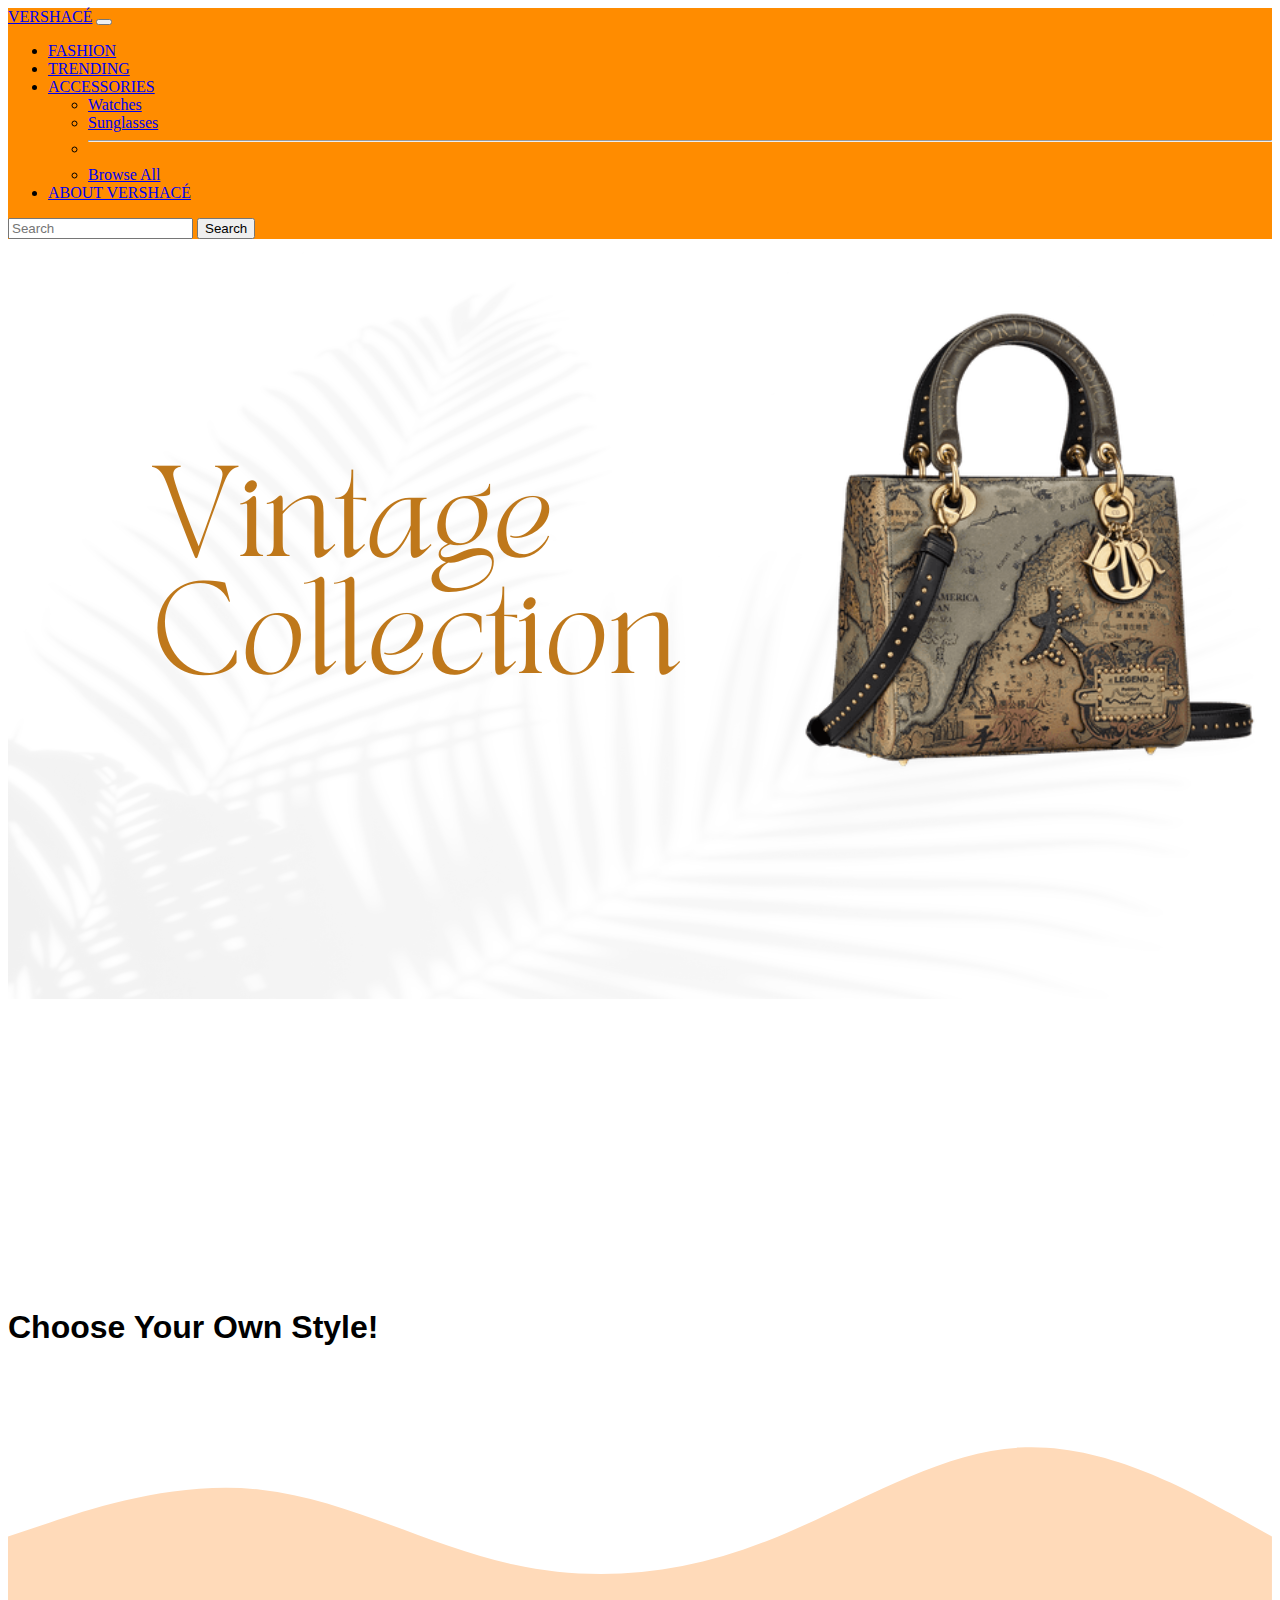
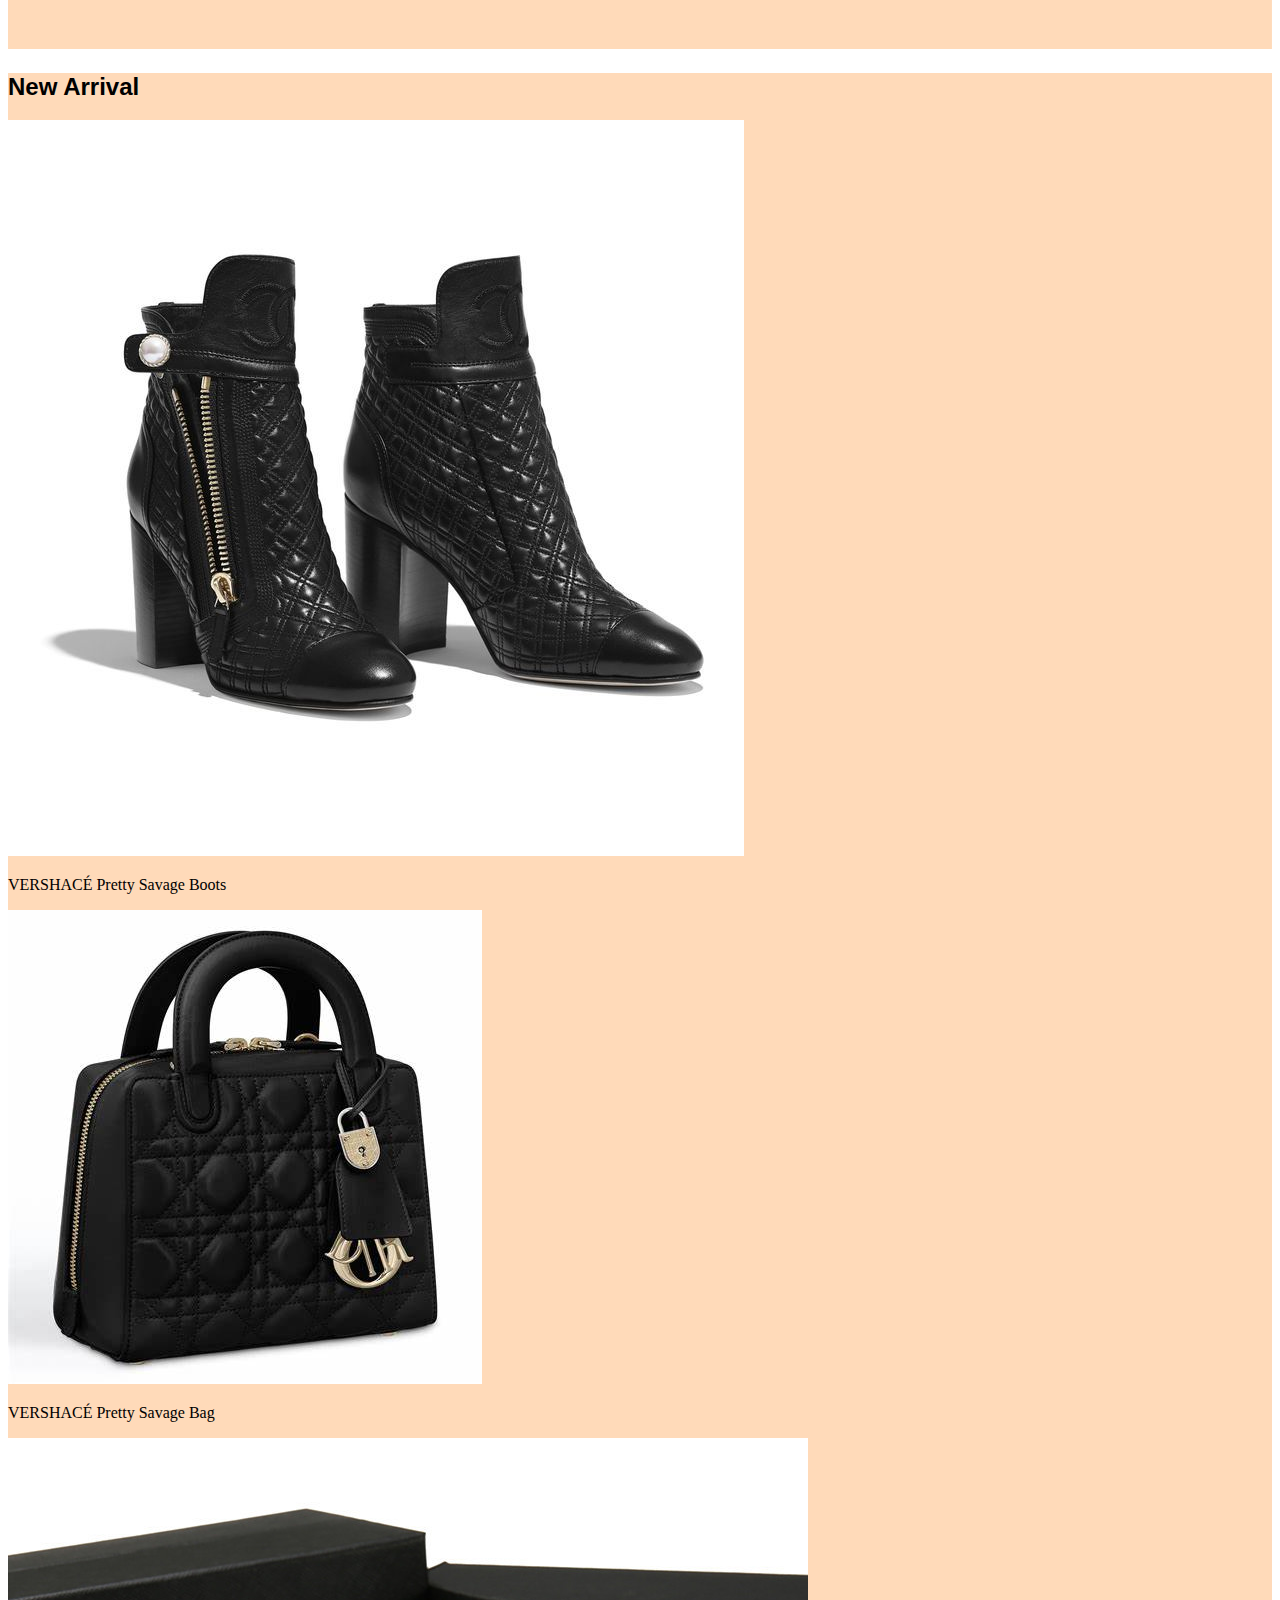
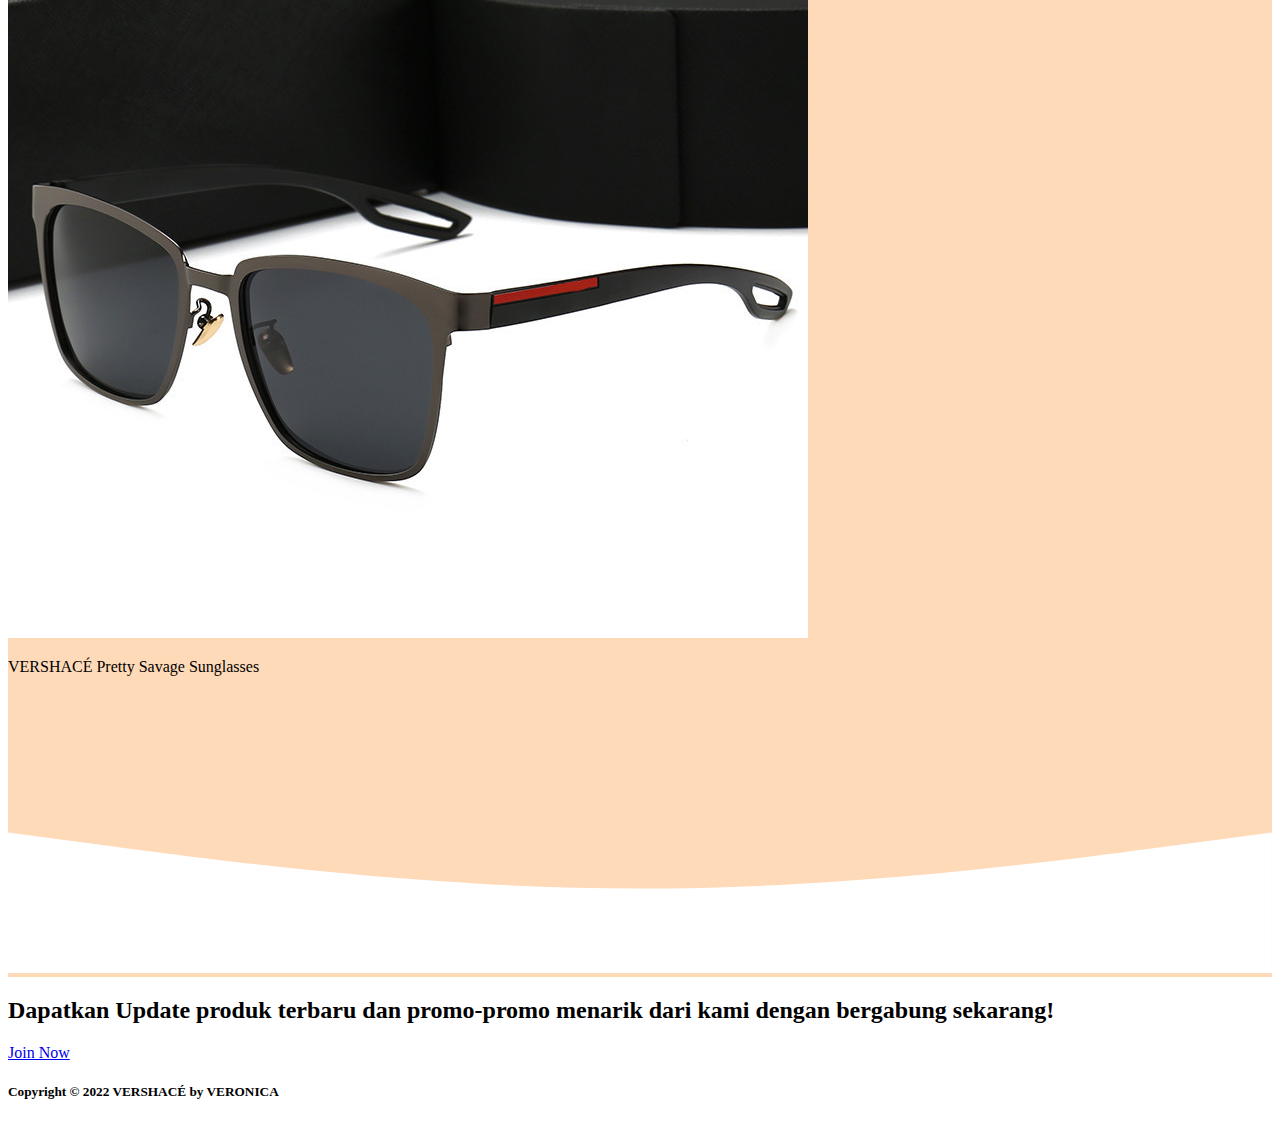
==== index.html @ 08fe2af4 "change the location of images" ====
<!DOCTYPE html>
<html lang="en">
  <head>
    <!-- Required meta tags -->
    <meta charset="utf-8" />
    <meta name="viewport" content="width=device-width, initial-scale=1" />

    <!-- Bootstrap CSS -->
    <link href="https://cdn.jsdelivr.net/npm/bootstrap@5.1.3/dist/css/bootstrap.min.css" rel="stylesheet" integrity="sha384-1BmE4kWBq78iYhFldvKuhfTAU6auU8tT94WrHftjDbrCEXSU1oBoqyl2QvZ6jIW3" crossorigin="anonymous" />

    <!-- My CSS -->
    <link rel="stylesheet" href="style.css" />
    <!-- end My CSS -->

    <!-- Fonts -->
    
    <!-- end Fonts -->

    <title>VERSHACÉ</title>
   
  </head>
  <body>
    <!-- Navbar -->
   <nav  class="navbar navbar-expand-lg navbar-dark sticky-top" style="background-color: #ff8c00" >
      <div class="container">
        <a class="navbar-brand" href="index.html">VERSHACÉ</a>
        <button class="navbar-toggler" type="button" data-bs-toggle="collapse" data-bs-target="#navbarSupportedContent" aria-controls="navbarSupportedContent" aria-expanded="false" aria-label="Toggle navigation">
          <span class="navbar-toggler-icon"></span>
        </button>
        <div class="collapse navbar-collapse" id="navbarSupportedContent">
          <ul class="navbar-nav me-auto mb-2 mb-lg-0">
            <li class="nav-item">
              <a class="nav-link active" aria-current="page" href="#">FASHION</a>
            </li>
            <li class="nav-item">
              <a class="nav-link active" href="trending.html">TRENDING</a>
            </li>
            <li class="nav-item dropdown">
              <a class="nav-link dropdown-toggle active" href="#" id="navbarDropdown" role="button" data-bs-toggle="dropdown" aria-expanded="false"> ACCESSORIES </a>
              <ul class="dropdown-menu" aria-labelledby="navbarDropdown">
                <li><a class="dropdown-item" href="watches.html">Watches</a></li>
                <li><a class="dropdown-item" href="sunglasses.html">Sunglasses</a></li>
                <li><hr class="dropdown-divider" /></li>
                <li><a class="dropdown-item" href="#">Browse All</a></li>
              </ul>
              <li class="nav-item">
                <a class="nav-link active" href="about.html">ABOUT VERSHACÉ</a>
              </li>
            </li>
          </ul>
          <form class="d-flex">
            <input class="px-2 me-2 mt-auto search" type="search" placeholder="Search" aria-label="Search"/>
            <button class="mt-auto btn0" type="submit">Search</button>
            
          </form>
        </div>
      </div>
    </nav>
    
    <!-- End Navbar -->

    <!-- Main -->
    <div class="row1 justify-content-center">
      <div class="col-auto">
          <img src="images/banner_png.png" alt="Banner1">
      </div>
      <svg xmlns="http://www.w3.org/2000/svg" viewBox="0 0 1440 320"><path fill="#ffffff" fill-opacity="1" d="M0,64L60,74.7C120,85,240,107,360,96C480,85,600,43,720,53.3C840,64,960,128,1080,133.3C1200,139,1320,85,1380,58.7L1440,32L1440,320L1380,320C1320,320,1200,320,1080,320C960,320,840,320,720,320C600,320,480,320,360,320C240,320,120,320,60,320L0,320Z"></path></svg>
    </div>
    <!-- End Main -->

    <!-- Content 1 -->
    <section class="jumbotron text-center" style="background-color: white; font-family: 'Lucida Sans', 'Lucida Sans Regular', 'Lucida Grande', 'Lucida Sans Unicode', Geneva, Verdana, sans-serif;">
      <h1 class="display-4">Choose Your Own Style!</h1>
        <svg xmlns="http://www.w3.org/2000/svg" viewBox="0 0 1440 320"><path fill="#ffdab9" fill-opacity="1" d="M0,192L48,176C96,160,192,128,288,138.7C384,149,480,203,576,224C672,245,768,235,864,197.3C960,160,1056,96,1152,90.7C1248,85,1344,139,1392,165.3L1440,192L1440,320L1392,320C1344,320,1248,320,1152,320C1056,320,960,320,864,320C768,320,672,320,576,320C480,320,384,320,288,320C192,320,96,320,48,320L0,320Z"></path></svg>
      </svg>
    </section>
    <!-- End Content 2 -->

    <!-- Content 2 -->
    <section id="collection" style="background-color: peachpuff;">
    <div class="container">
      <div class="row text-center mb-3">
        <div class="col">
          <h2 class="display-6" style="font-family: 'Lucida Sans', 'Lucida Sans Regular', 'Lucida Grande', 'Lucida Sans Unicode', Geneva, Verdana, sans-serif;">New Arrival</h2>
        </div>
      </div>
      <div class="row mb-3">
        <div class="col-md-4 mb-4">
          <div class="card">
            <img src="images/shoes3.jpg" class="card-img-top" alt="Shoes">
            <div class="card-body">
              <p class="card-text text-center">VERSHACÉ Pretty Savage Boots</p>
            </div>
          </div>
        </div>
        <div class="col-md-4 mb-4">
          <div class="card">
            <img src="images/bag2.jpg" class="card-img-top" alt="Bags">
            <div class="card-body">
              <p class="card-text text-center">VERSHACÉ Pretty Savage Bag</p>
            </div>
          </div>
        </div>
        <div class="col-md-4 mb-4">
          <div class="card">
            <img src="images/glasses2.jpg" class="card-img-top" alt="Eyewear">
            <div class="card-body">
              <p class="card-text text-center">VERSHACÉ Pretty Savage Sunglasses</p>
            </div>
          </div>
        </div>
      </div>
    </div>
    <svg xmlns="http://www.w3.org/2000/svg" viewBox="0 0 1440 320"><path fill="#ffffff" fill-opacity="1" d="M0,160L120,176C240,192,480,224,720,224C960,224,1200,192,1320,176L1440,160L1440,320L1320,320C1200,320,960,320,720,320C480,320,240,320,120,320L0,320Z"></path></svg>
    </section>
    <!-- End Content 2 -->

    <section id="join">
      <div class="container">
        <div class="row text-center">
          <div class="col">
            <h2>Dapatkan Update produk terbaru dan promo-promo menarik dari kami dengan bergabung sekarang!</h2>
          </div>
          <div class="row mt-3 justify-content-center">
            <div class="col-md-6 mb-4">
              <a class="btn btn-warning" href="join.html" role="button">Join Now</a>
          </div>
          </div>
        </div>
      </div>
    </section>

    <!-- Footer -->
    <section>
      <div class="footer">
        <div class="container">
          <div class="row mt-4">
            <div class="col mt-4 mb-3"> 
              <h5>Copyright &#169 2022 VERSHACÉ by VERONICA</h5>
            </div>
          </div>
        </div>
      </div>
    </section>
    <!-- End Footner -->

    <!-- Optional JavaScript; choose one of the two! -->

    <!-- Option 1: Bootstrap Bundle with Popper -->
    <script src="https://cdn.jsdelivr.net/npm/bootstrap@5.1.3/dist/js/bootstrap.bundle.min.js" integrity="sha384-ka7Sk0Gln4gmtz2MlQnikT1wXgYsOg+OMhuP+IlRH9sENBO0LRn5q+8nbTov4+1p" crossorigin="anonymous"></script>

    <!-- Option 2: Separate Popper and Bootstrap JS -->
    <!--
    <script src="https://cdn.jsdelivr.net/npm/@popperjs/core@2.10.2/dist/umd/popper.min.js" integrity="sha384-7+zCNj/IqJ95wo16oMtfsKbZ9ccEh31eOz1HGyDuCQ6wgnyJNSYdrPa03rtR1zdB" crossorigin="anonymous"></script>
    <script src="https://cdn.jsdelivr.net/npm/bootstrap@5.1.3/dist/js/bootstrap.min.js" integrity="sha384-QJHtvGhmr9XOIpI6YVutG+2QOK9T+ZnN4kzFN1RtK3zEFEIsxhlmWl5/YESvpZ13" crossorigin="anonymous"></script>
    -->
  </body>
</html>
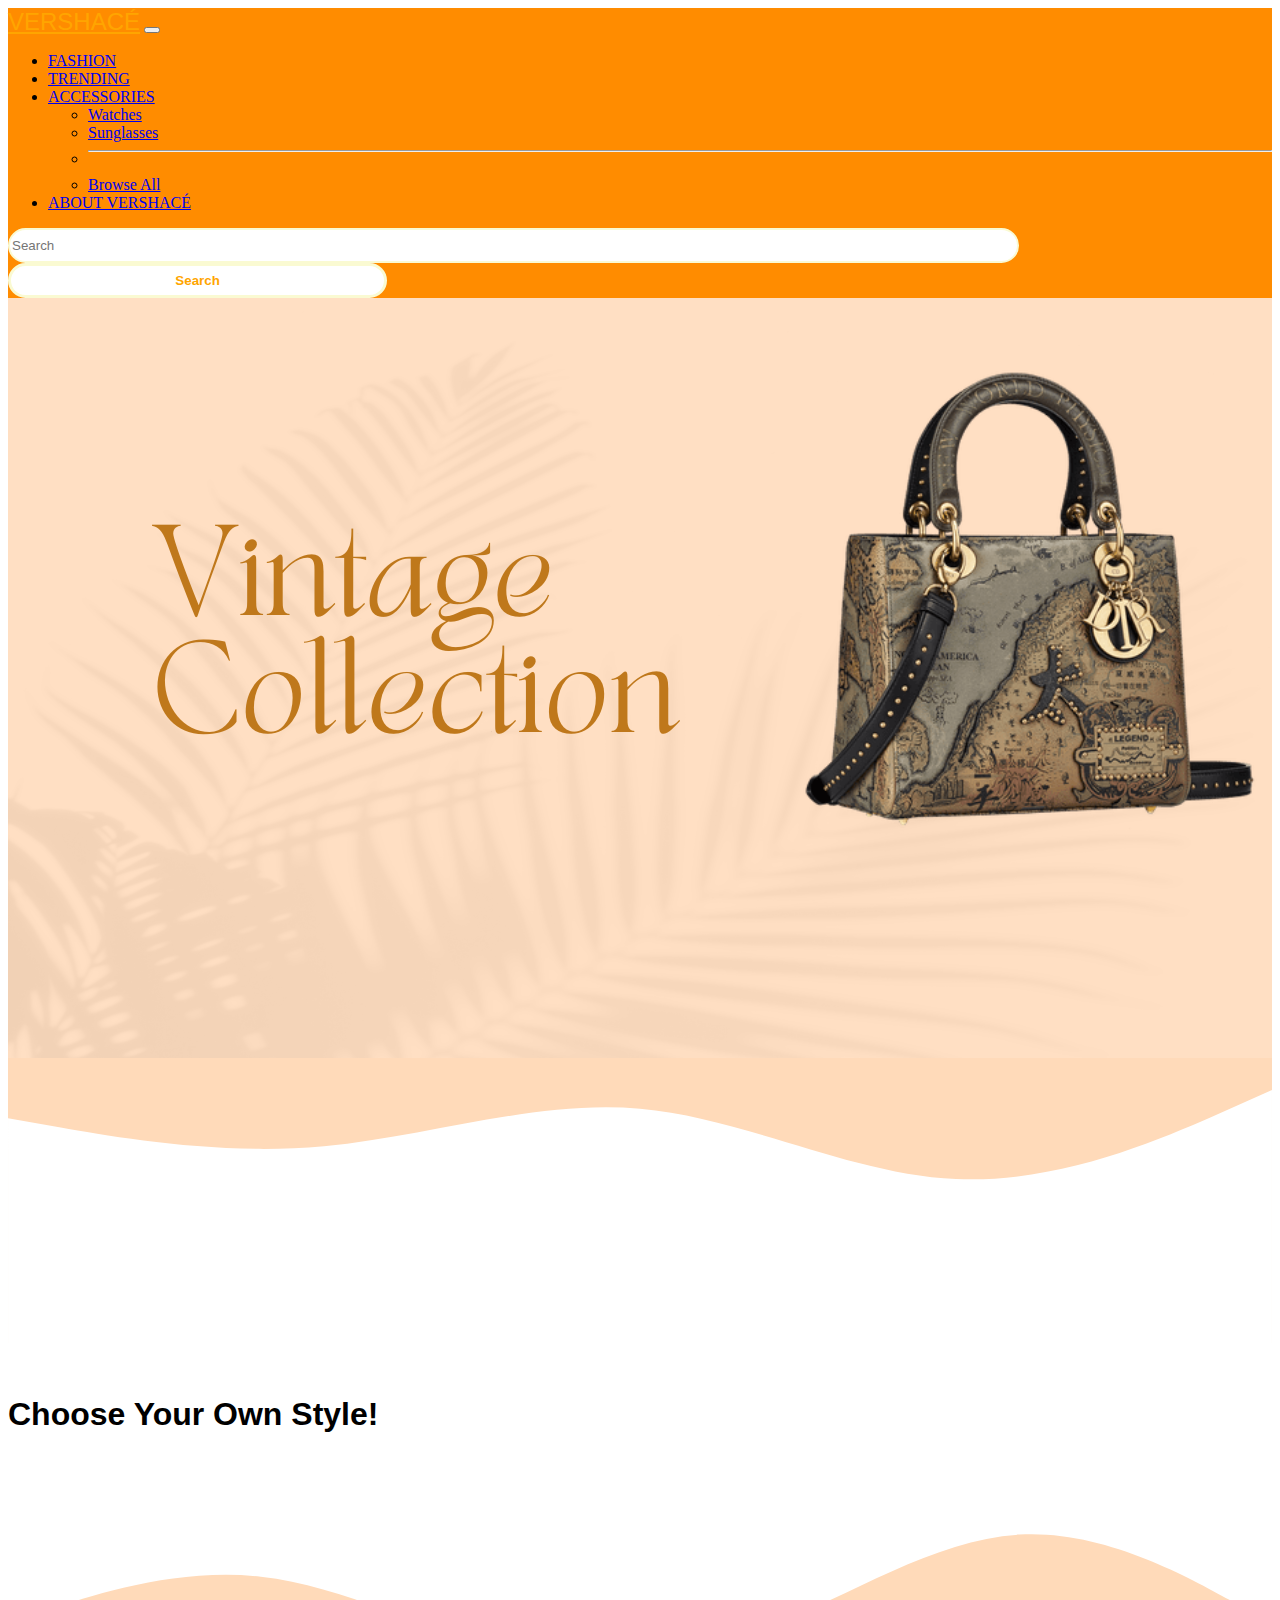
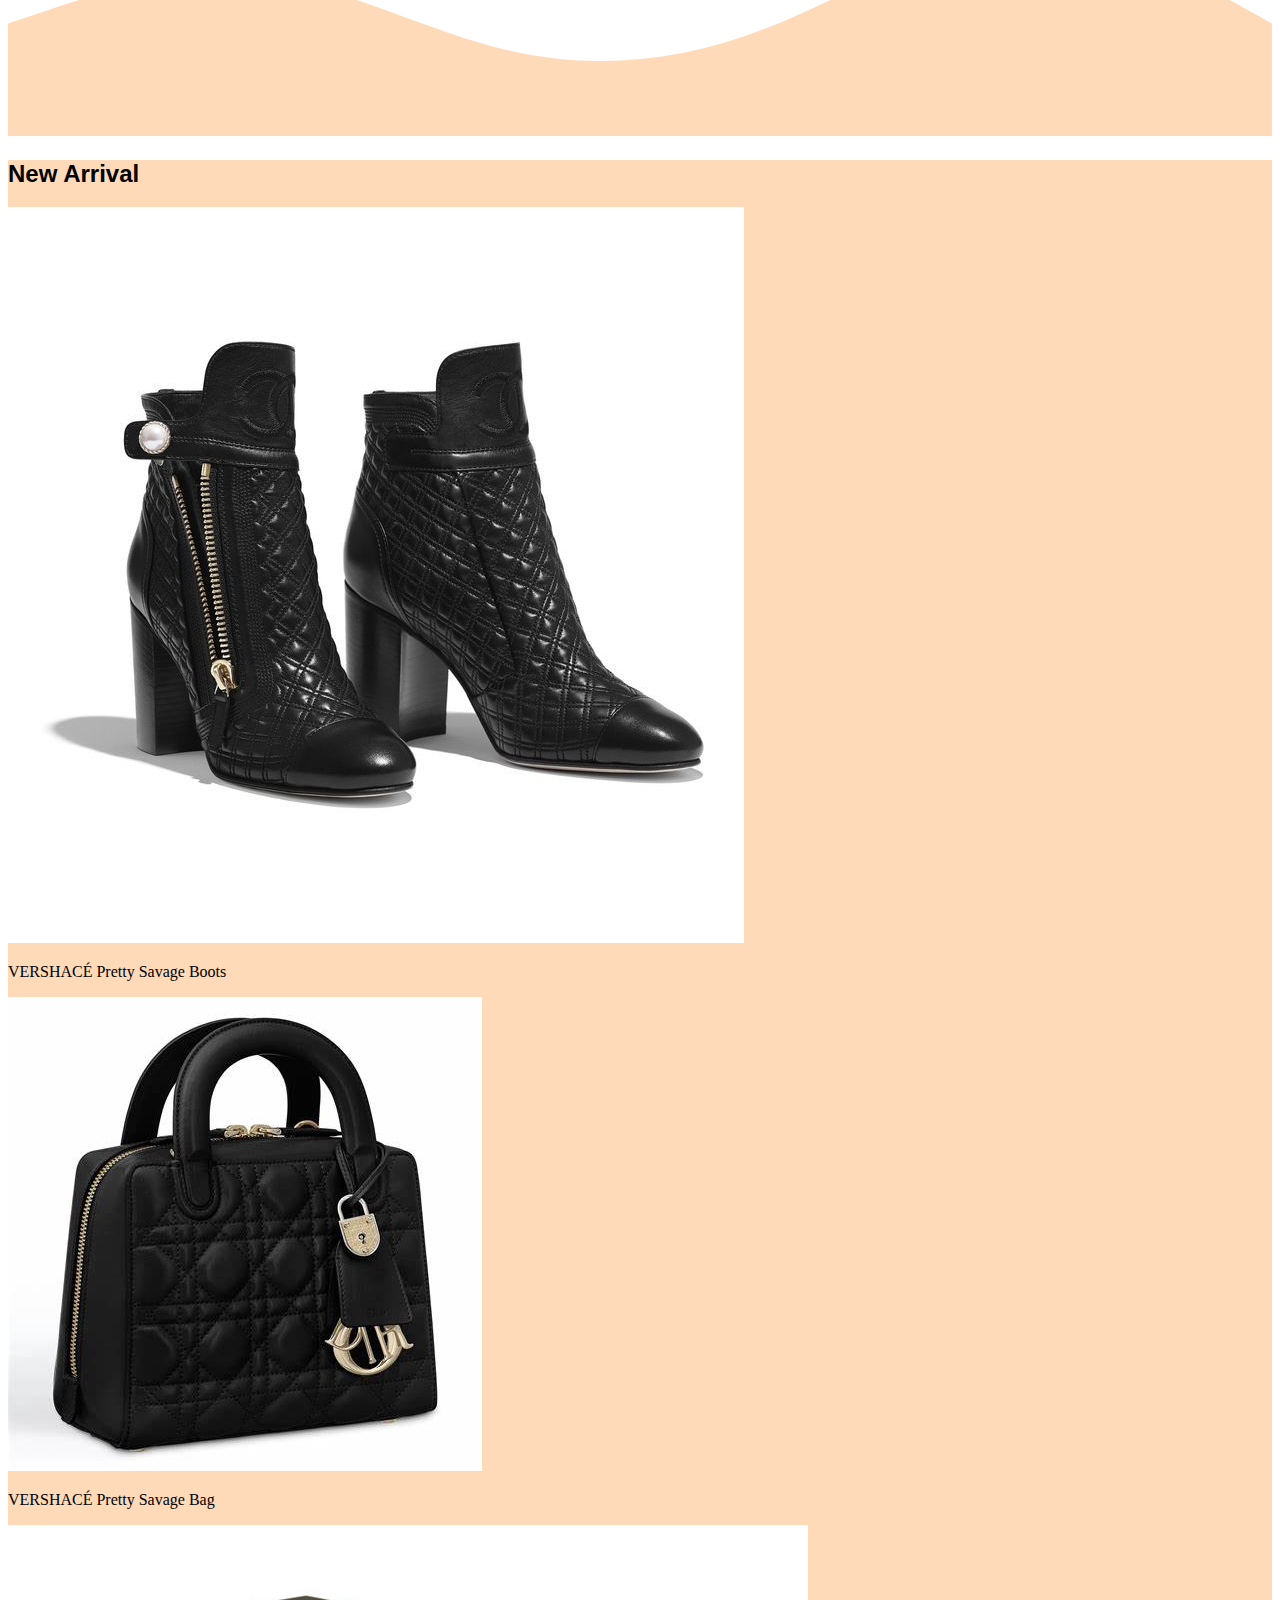
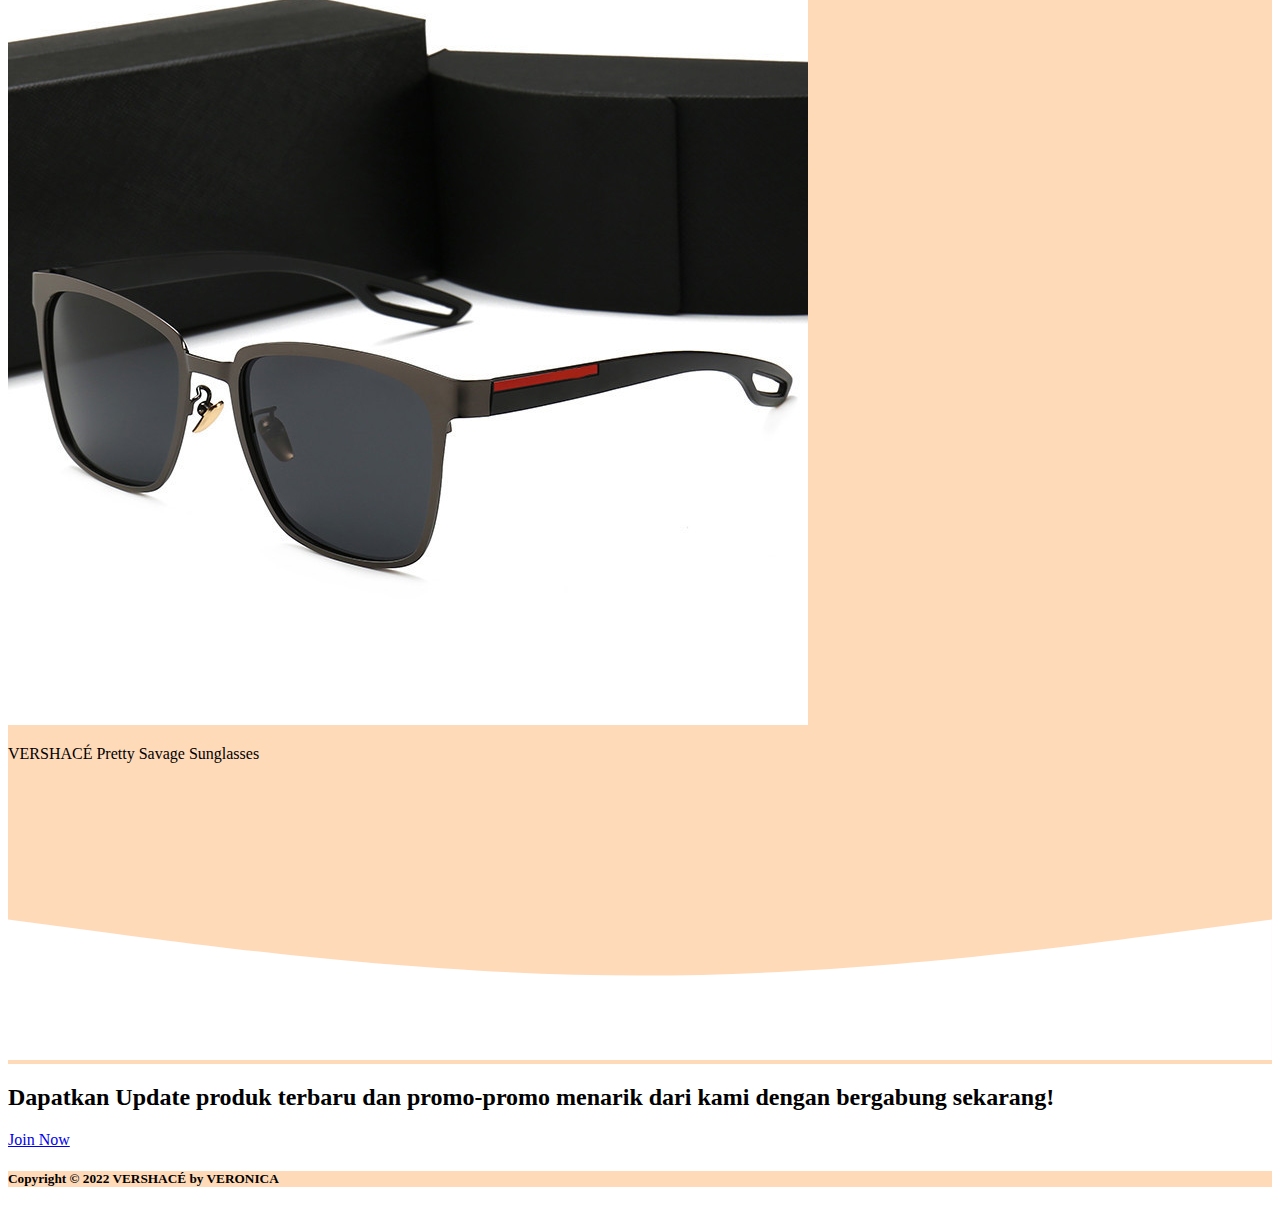
==== commit bbaef050: "Update index.html" ====
--- a/index.html
+++ b/index.html
@@ -61,8 +61,8 @@
 
     <!-- Main -->
     <div class="row1 justify-content-center">
-      <div class="col-auto">
-          <img src="images/banner_png.png" alt="Banner1">
+      <div class="col justify-content-center">
+          <img src="images/banner_png.png" alt="Banner1" class="banner-image">
       </div>
       <svg xmlns="http://www.w3.org/2000/svg" viewBox="0 0 1440 320"><path fill="#ffffff" fill-opacity="1" d="M0,64L60,74.7C120,85,240,107,360,96C480,85,600,43,720,53.3C840,64,960,128,1080,133.3C1200,139,1320,85,1380,58.7L1440,32L1440,320L1380,320C1320,320,1200,320,1080,320C960,320,840,320,720,320C600,320,480,320,360,320C240,320,120,320,60,320L0,320Z"></path></svg>
     </div>
--- a/style.css
+++ b/style.css
@@ -0,0 +1,73 @@
+.navbar-brand {
+  font-size: 1.5rem;
+  color: orange;
+  font-family: Verdana, Geneva, Tahoma, sans-serif;
+}
+.navbar-brand:hover {
+  color: orange;
+}
+
+.search {
+  height: 35px;
+  width: 80%;
+  border-radius: 60px;
+  outline: lightgoldenrodyellow;
+  border: 2px solid lightgoldenrodyellow;
+}
+.btn0 {
+  height: 35px;
+  width: 30%;
+  outline: lightgoldenrodyellow;
+  border: solid lightgoldenrodyellow;
+  background: white;
+  color: orange;
+  border-radius: 60px;
+  font-weight: 700;
+}
+.btn1 {
+  height: 35px;
+  width: 20%;
+  outline: lightgoldenrodyellow;
+  border: solid lightgoldenrodyellow;
+  background: white;
+  color: orange;
+  border-radius: 60px;
+  font-weight: 700;
+}
+.banner-image img {
+    width: 100%;
+}
+.jumbotron {
+  padding-top: 2rem;
+  background-color: #ffdab9;
+}
+.row1 {
+  display: flex;
+  align-items: center;
+  flex-wrap: wrap;
+  justify-content: space-around;
+  background-color: #ffdab9;
+}
+.col-2 {
+  flex-basis: 50%;
+  min-width: 300px;
+}
+.col-2 img {
+  max-width: 1250px;
+  max-height: 800px;
+}
+.footer {
+  background-color: #ffdab9;
+}
+
+.main {
+  background-color: #ffdab9;
+  background-size: cover;
+  height: 100vh;
+  width: 100%;
+}
+.main h1 {
+  font-size: 4rem;
+  font-weight: 700;
+  font-family: "Lucida Sans", "Lucida Sans Regular", "Lucida Grande", "Lucida Sans Unicode", Geneva, Verdana, sans-serif;
+}
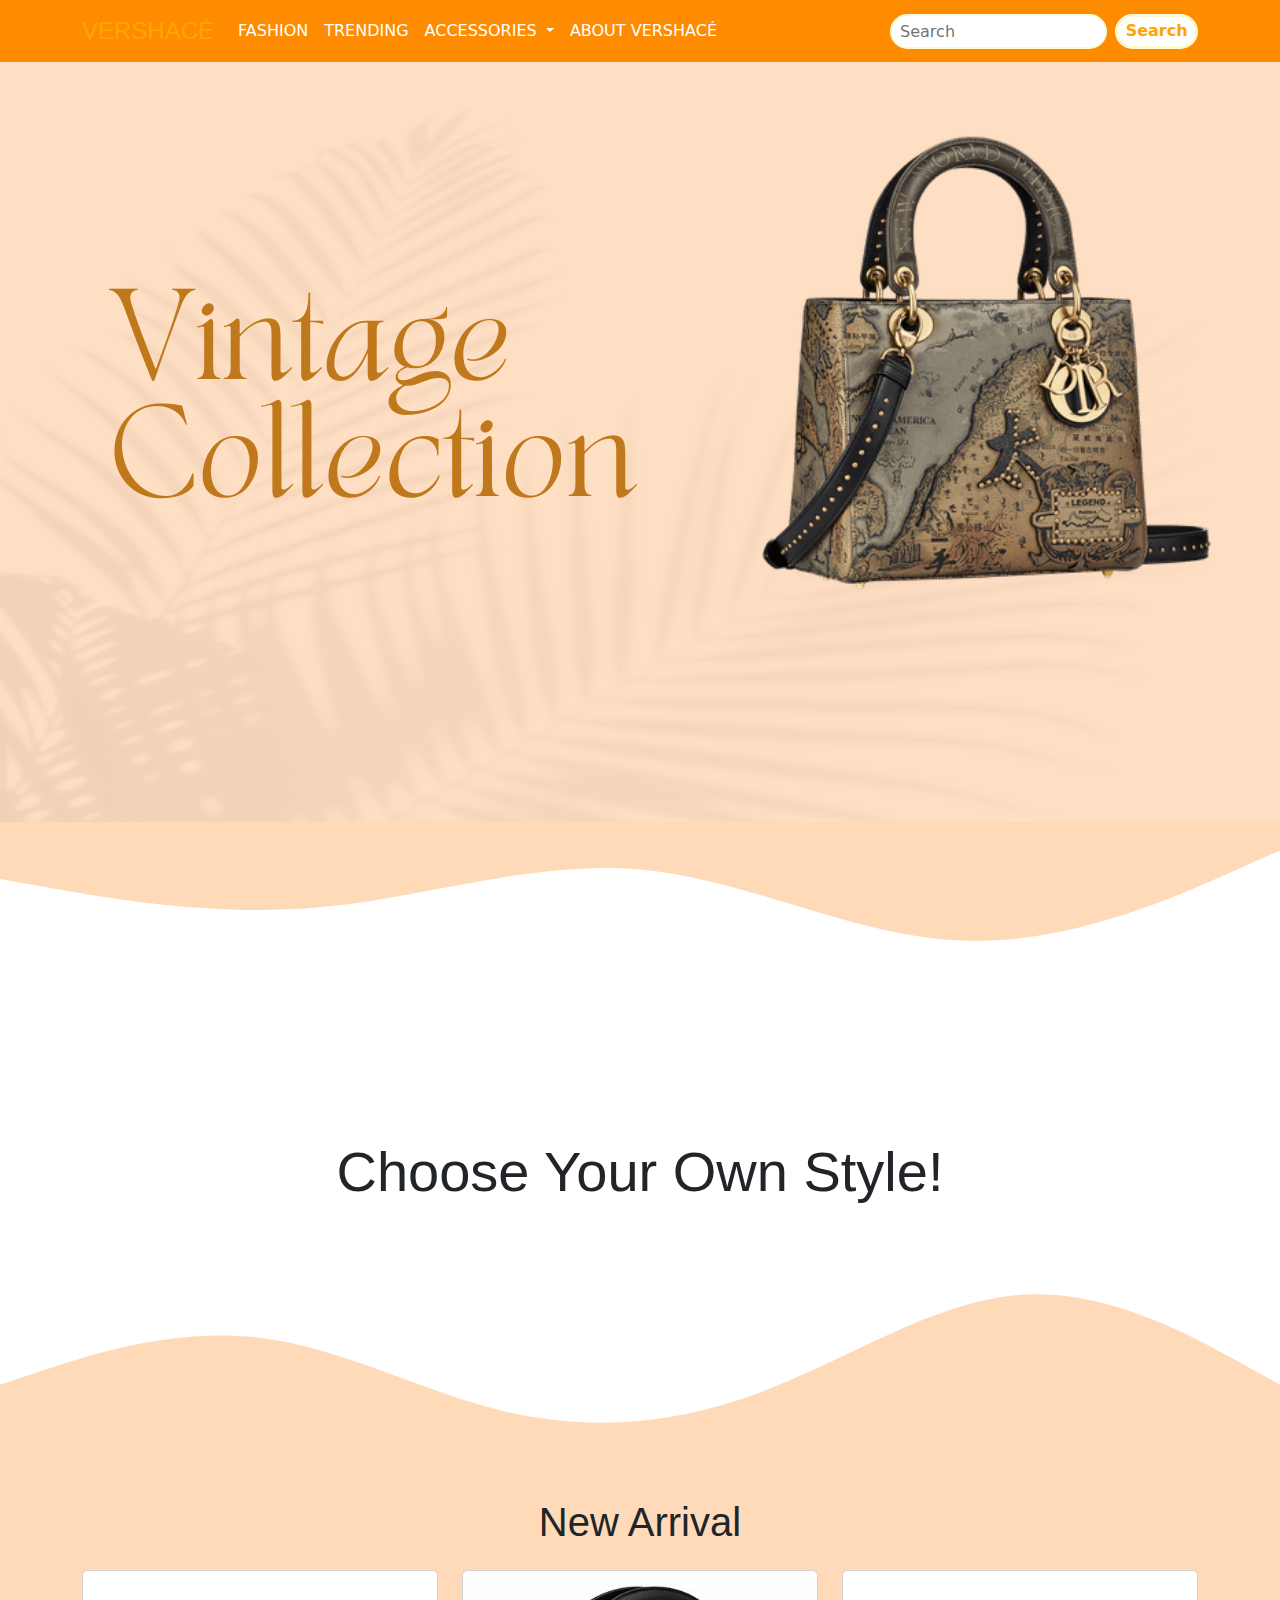
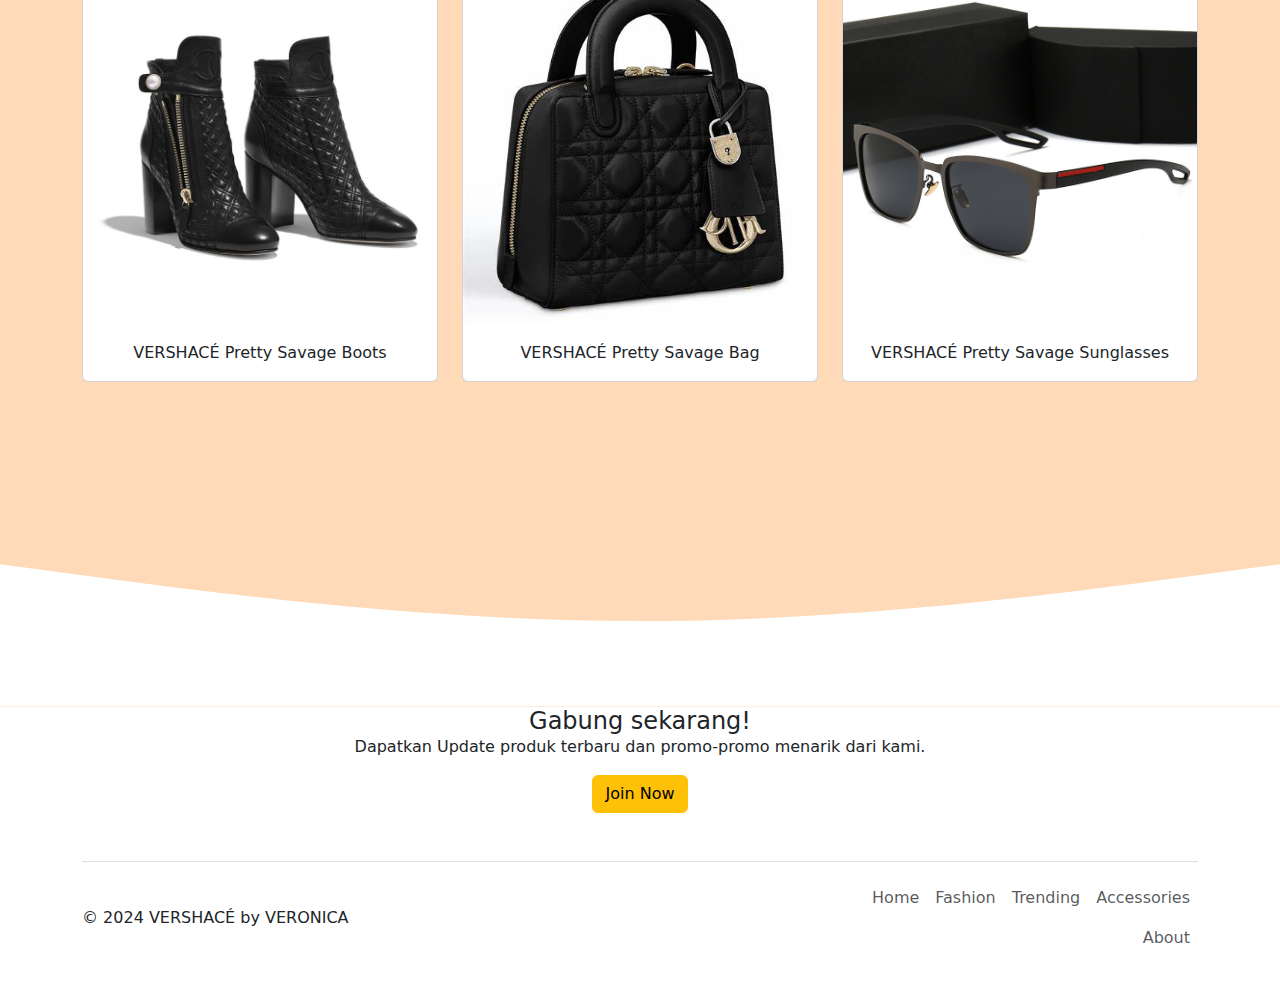
==== commit fe8588a8: "Update index.html" ====
--- a/index.html
+++ b/index.html
@@ -1,13 +1,15 @@
 <!DOCTYPE html>
 <html lang="en">
   <head>
-    <!-- Required meta tags -->
+    
     <meta charset="utf-8" />
     <meta name="viewport" content="width=device-width, initial-scale=1" />
 
     <!-- Bootstrap CSS -->
     <link href="https://cdn.jsdelivr.net/npm/bootstrap@5.1.3/dist/css/bootstrap.min.css" rel="stylesheet" integrity="sha384-1BmE4kWBq78iYhFldvKuhfTAU6auU8tT94WrHftjDbrCEXSU1oBoqyl2QvZ6jIW3" crossorigin="anonymous" />
-
+    <link href="https://cdn.jsdelivr.net/npm/bootstrap@5.3.3/dist/css/bootstrap.min.css" rel="stylesheet" integrity="sha384-QWTKZyjpPEjISv5WaRU9OFeRpok6YctnYmDr5pNlyT2bRjXh0JMhjY6hW+ALEwIH" crossorigin="anonymous">
+    <script src="https://cdn.jsdelivr.net/npm/bootstrap@5.3.3/dist/js/bootstrap.bundle.min.js" integrity="sha384-YvpcrYf0tY3lHB60NNkmXc5s9fDVZLESaAA55NDzOxhy9GkcIdslK1eN7N6jIeHz" crossorigin="anonymous"></script>
+   
     <!-- My CSS -->
     <link rel="stylesheet" href="style.css" />
     <!-- end My CSS -->
@@ -61,7 +63,7 @@
 
     <!-- Main -->
     <div class="row1 justify-content-center">
-      <div class="col justify-content-center">
+      <div class="col-auto">
           <img src="images/banner_png.png" alt="Banner1" class="banner-image">
       </div>
       <svg xmlns="http://www.w3.org/2000/svg" viewBox="0 0 1440 320"><path fill="#ffffff" fill-opacity="1" d="M0,64L60,74.7C120,85,240,107,360,96C480,85,600,43,720,53.3C840,64,960,128,1080,133.3C1200,139,1320,85,1380,58.7L1440,32L1440,320L1380,320C1320,320,1200,320,1080,320C960,320,840,320,720,320C600,320,480,320,360,320C240,320,120,320,60,320L0,320Z"></path></svg>
@@ -115,36 +117,38 @@
     </section>
     <!-- End Content 2 -->
 
-    <section id="join">
-      <div class="container">
-        <div class="row text-center">
-          <div class="col">
-            <h2>Dapatkan Update produk terbaru dan promo-promo menarik dari kami dengan bergabung sekarang!</h2>
-          </div>
-          <div class="row mt-3 justify-content-center">
-            <div class="col-md-6 mb-4">
-              <a class="btn btn-warning" href="join.html" role="button">Join Now</a>
-          </div>
-          </div>
+    <!-- card -->
+    <div class="custom-card text-center">
+      <div class="card-body">
+        <h4 class="card-title">Gabung sekarang!</h4>
+        <p class="card-text">Dapatkan Update produk terbaru dan promo-promo menarik dari kami.</p>
+      <div class="row mt-3 justify-content-center">
+          <div class="col-md-6 mb-4">
+            <a class="btn btn-warning" href="join.html" role="button">Join Now</a>
         </div>
       </div>
-    </section>
+      </div>
+    </div>
+    <!-- End Card -->
 
     <!-- Footer -->
-    <section>
-      <div class="footer">
-        <div class="container">
-          <div class="row mt-4">
-            <div class="col mt-4 mb-3"> 
-              <h5>Copyright &#169 2022 VERSHACÉ by VERONICA</h5>
-            </div>
-          </div>
-        </div>
-      </div>
-    </section>
-    <!-- End Footner -->
-
-    <!-- Optional JavaScript; choose one of the two! -->
+    <div class="container">
+      <footer class="d-flex flex-wrap justify-content-between align-items-center py-3 my-4 border-top">
+        <p class="col-md-4 mb-0 text-dark">© 2024 VERSHACÉ by VERONICA</p>
+    
+        <a href="/" class="col-md-4 d-flex align-items-center justify-content-center mb-3 mb-md-0 me-md-auto link-body-emphasis text-decoration-none">
+          <svg class="bi me-2" width="40" height="32"><use xlink:href="#bootstrap"></use></svg>
+        </a>
+        <ul class="nav col-md-4 justify-content-end">
+          <li class="nav-item"><a href="index.html" class="nav-link px-2 text-body-secondary">Home</a></li>
+          <li class="nav-item"><a href="fashion.html" class="nav-link px-2 text-body-secondary">Fashion</a></li>
+          <li class="nav-item"><a href="trending.html" class="nav-link px-2 text-body-secondary">Trending</a></li>
+          <li class="nav-item"><a href="#" class="nav-link px-2 text-body-secondary">Accessories</a></li>
+          <li class="nav-item"><a href="about.html" class="nav-link px-2 text-body-secondary">About</a></li>
+        </ul>
+      </footer>
+    </div>
+    <!-- End Footer -->
 
     <!-- Option 1: Bootstrap Bundle with Popper -->
     <script src="https://cdn.jsdelivr.net/npm/bootstrap@5.1.3/dist/js/bootstrap.bundle.min.js" integrity="sha384-ka7Sk0Gln4gmtz2MlQnikT1wXgYsOg+OMhuP+IlRH9sENBO0LRn5q+8nbTov4+1p" crossorigin="anonymous"></script>
--- a/style.css
+++ b/style.css
@@ -34,7 +34,7 @@
   border-radius: 60px;
   font-weight: 700;
 }
-.banner-image img {
+.col-auto img {
     width: 100%;
 }
 .jumbotron {
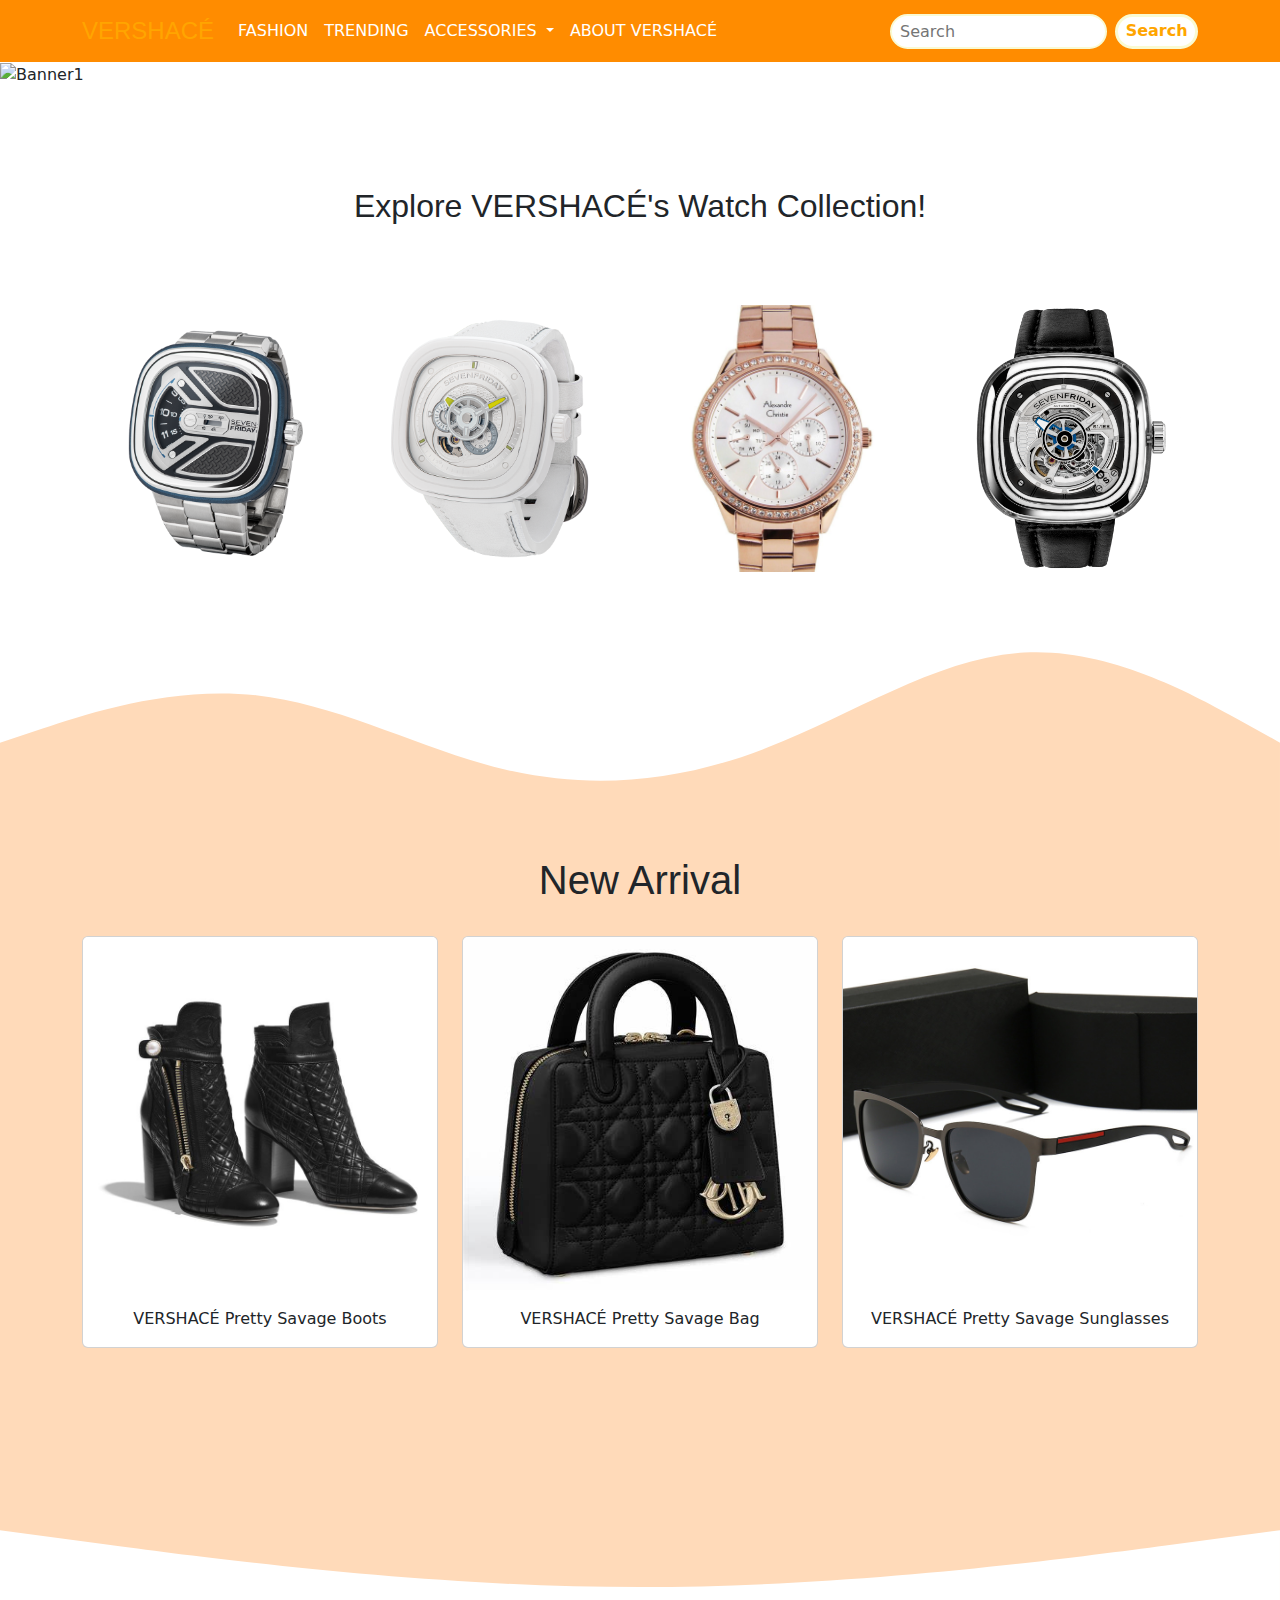
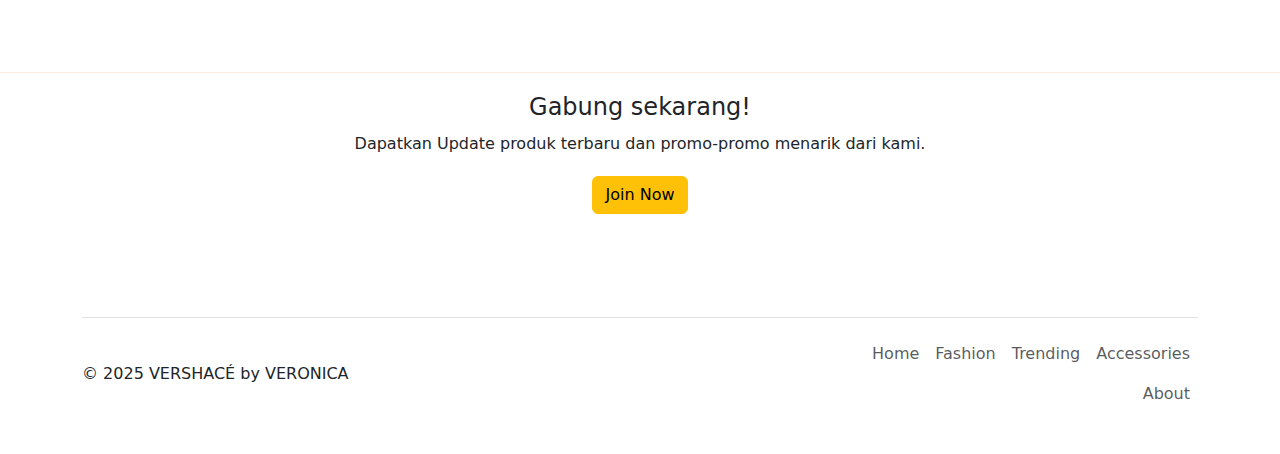
==== commit 1c1e9f19: "Update index.html" ====
--- a/index.html
+++ b/index.html
@@ -1,29 +1,24 @@
 <!DOCTYPE html>
 <html lang="en">
   <head>
-    
     <meta charset="utf-8" />
     <meta name="viewport" content="width=device-width, initial-scale=1" />
 
     <!-- Bootstrap CSS -->
     <link href="https://cdn.jsdelivr.net/npm/bootstrap@5.1.3/dist/css/bootstrap.min.css" rel="stylesheet" integrity="sha384-1BmE4kWBq78iYhFldvKuhfTAU6auU8tT94WrHftjDbrCEXSU1oBoqyl2QvZ6jIW3" crossorigin="anonymous" />
     <link href="https://cdn.jsdelivr.net/npm/bootstrap@5.3.3/dist/css/bootstrap.min.css" rel="stylesheet" integrity="sha384-QWTKZyjpPEjISv5WaRU9OFeRpok6YctnYmDr5pNlyT2bRjXh0JMhjY6hW+ALEwIH" crossorigin="anonymous">
-    <script src="https://cdn.jsdelivr.net/npm/bootstrap@5.3.3/dist/js/bootstrap.bundle.min.js" integrity="sha384-YvpcrYf0tY3lHB60NNkmXc5s9fDVZLESaAA55NDzOxhy9GkcIdslK1eN7N6jIeHz" crossorigin="anonymous"></script>
    
     <!-- My CSS -->
     <link rel="stylesheet" href="style.css" />
     <!-- end My CSS -->
 
-    <!-- Fonts -->
-    
-    <!-- end Fonts -->
-
     <title>VERSHACÉ</title>
    
   </head>
+  
   <body>
     <!-- Navbar -->
-   <nav  class="navbar navbar-expand-lg navbar-dark sticky-top" style="background-color: #ff8c00" >
+    <nav class="navbar navbar-expand-lg navbar-dark sticky-top" style="background-color: #ff8c00">
       <div class="container">
         <a class="navbar-brand" href="index.html">VERSHACÉ</a>
         <button class="navbar-toggler" type="button" data-bs-toggle="collapse" data-bs-target="#navbarSupportedContent" aria-controls="navbarSupportedContent" aria-expanded="false" aria-label="Toggle navigation">
@@ -53,35 +48,40 @@
           <form class="d-flex">
             <input class="px-2 me-2 mt-auto search" type="search" placeholder="Search" aria-label="Search"/>
             <button class="mt-auto btn0" type="submit">Search</button>
-            
           </form>
         </div>
       </div>
     </nav>
-    
     <!-- End Navbar -->
 
     <!-- Main -->
-    <div class="row1 justify-content-center">
-      <div class="col-auto">
-          <img src="images/banner_png.png" alt="Banner1" class="banner-image">
-      </div>
-      <svg xmlns="http://www.w3.org/2000/svg" viewBox="0 0 1440 320"><path fill="#ffffff" fill-opacity="1" d="M0,64L60,74.7C120,85,240,107,360,96C480,85,600,43,720,53.3C840,64,960,128,1080,133.3C1200,139,1320,85,1380,58.7L1440,32L1440,320L1380,320C1320,320,1200,320,1080,320C960,320,840,320,720,320C600,320,480,320,360,320C240,320,120,320,60,320L0,320Z"></path></svg>
+    <div class="col-auto">
+          <img src="images/banner_hd.png" alt="Banner1" class="img-fluid image">
     </div>
     <!-- End Main -->
 
     <!-- Content 1 -->
     <section class="jumbotron text-center" style="background-color: white; font-family: 'Lucida Sans', 'Lucida Sans Regular', 'Lucida Grande', 'Lucida Sans Unicode', Geneva, Verdana, sans-serif;">
-      <h1 class="display-4">Choose Your Own Style!</h1>
-        <svg xmlns="http://www.w3.org/2000/svg" viewBox="0 0 1440 320"><path fill="#ffdab9" fill-opacity="1" d="M0,192L48,176C96,160,192,128,288,138.7C384,149,480,203,576,224C672,245,768,235,864,197.3C960,160,1056,96,1152,90.7C1248,85,1344,139,1392,165.3L1440,192L1440,320L1392,320C1344,320,1248,320,1152,320C1056,320,960,320,864,320C768,320,672,320,576,320C480,320,384,320,288,320C192,320,96,320,48,320L0,320Z"></path></svg>
+      <h2>Explore VERSHACÉ's Watch Collection!</h2>
+    </section>
+    <section class="portfolio-block">
+      <div class="container">
+          <div class="row justify-content-center g-3">
+              <div class="col-md-3 item zoom-on-hover"><a href="#"><img class="img-fluid image" src="images/sfsuper3.png"></a></div>
+              <div class="col-md-3 item zoom-on-hover"><a href="#"><img class="img-fluid image" src="images/sfsuper1.png"></a></div>
+              <div class="col-md-3 item zoom-on-hover"><a href="#"><img class="img-fluid image" src="images/ac2.jpg"></a></div>
+              <div class="col-md-3 item zoom-on-hover"><a href="#"><img class="img-fluid image" src="images/sf6.jpg"></a></div>
+          </div>
+      </div>
+      <svg xmlns="http://www.w3.org/2000/svg" viewBox="0 0 1440 320"><path fill="#ffdab9" fill-opacity="1" d="M0,192L48,176C96,160,192,128,288,138.7C384,149,480,203,576,224C672,245,768,235,864,197.3C960,160,1056,96,1152,90.7C1248,85,1344,139,1392,165.3L1440,192L1440,320L1392,320C1344,320,1248,320,1152,320C1056,320,960,320,864,320C768,320,672,320,576,320C480,320,384,320,288,320C192,320,96,320,48,320L0,320Z"></path></svg>
       </svg>
     </section>
-    <!-- End Content 2 -->
+    <!-- End Content 1 -->
 
     <!-- Content 2 -->
     <section id="collection" style="background-color: peachpuff;">
     <div class="container">
-      <div class="row text-center mb-3">
+      <div class="row text-center mb-4">
         <div class="col">
           <h2 class="display-6" style="font-family: 'Lucida Sans', 'Lucida Sans Regular', 'Lucida Grande', 'Lucida Sans Unicode', Geneva, Verdana, sans-serif;">New Arrival</h2>
         </div>
@@ -134,7 +134,7 @@
     <!-- Footer -->
     <div class="container">
       <footer class="d-flex flex-wrap justify-content-between align-items-center py-3 my-4 border-top">
-        <p class="col-md-4 mb-0 text-dark">© 2024 VERSHACÉ by VERONICA</p>
+        <p class="col-md-4 mb-0 text-dark">© 2025 VERSHACÉ by VERONICA</p>
     
         <a href="/" class="col-md-4 d-flex align-items-center justify-content-center mb-3 mb-md-0 me-md-auto link-body-emphasis text-decoration-none">
           <svg class="bi me-2" width="40" height="32"><use xlink:href="#bootstrap"></use></svg>
--- a/style.css
+++ b/style.css
@@ -1,3 +1,13 @@
+/* VERSHACÉ by Veronica Sihombing
+ * General/Utility Styles
+*/
+
+* {
+  -moz-box-sizing: border-box; /* Firexfox */
+  -webkit-box-sizing: border-box; /* Safari/Chrome/iOS/Android */
+  box-sizing: border-box; /* IE */
+}
+
 .navbar-brand {
   font-size: 1.5rem;
   color: orange;
@@ -14,6 +24,12 @@
   outline: lightgoldenrodyellow;
   border: 2px solid lightgoldenrodyellow;
 }
+
+.img-fluid  {
+  max-width: 100%;
+  height: auto;
+} 
+
 .btn0 {
   height: 35px;
   width: 30%;
@@ -34,13 +50,21 @@
   border-radius: 60px;
   font-weight: 700;
 }
-.col-auto img {
-    width: 100%;
+body {
+  min-height: auto;
 }
 .jumbotron {
+  margin-top: 100px;
+}
+
+.jumbotron2 {
   padding-top: 2rem;
   background-color: #ffdab9;
 }
+.jumbotron2 .display-4  {
+  margin-top: 20px;
+}
+
 .row1 {
   display: flex;
   align-items: center;
@@ -71,3 +95,31 @@
   font-weight: 700;
   font-family: "Lucida Sans", "Lucida Sans Regular", "Lucida Grande", "Lucida Sans Unicode", Geneva, Verdana, sans-serif;
 }
+
+.custom-card {
+  height: 200px;
+  justify-content: center;
+}
+
+.portfolio-block img {
+  width: 100%;
+  height: auto;
+  transition: transform 0.3s ease-in-out;
+}
+
+.portfolio-block .zoom-on-hover:hover img {
+  transform: scale(1.1);
+}
+ .portfolio-block .container  {
+  margin-top: 80px;
+ }
+
+.custom-card .card-title {
+  margin-bottom: 10px;
+  margin-top: 20px;
+}
+.custom-card .card-text {
+  margin-bottom: 20px;
+  font-size: 8;
+  font-weight: lighter;
+}
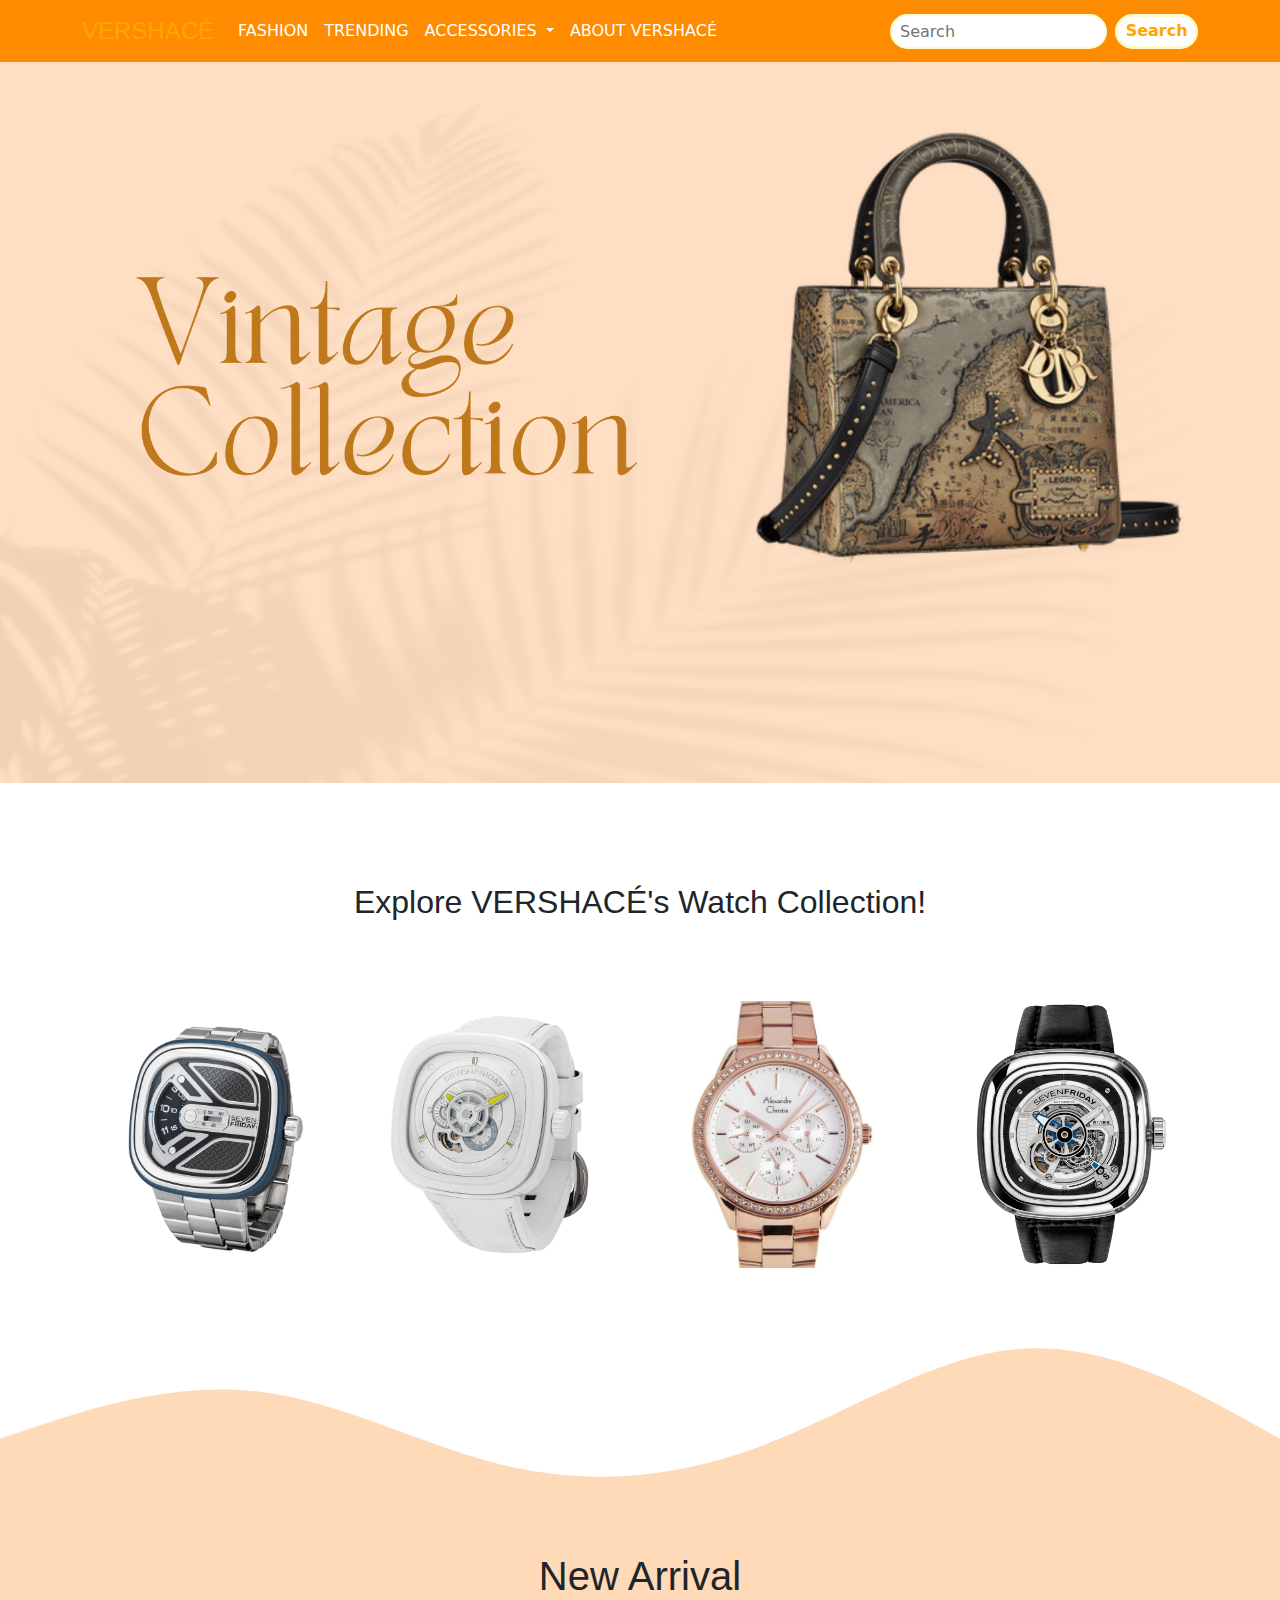
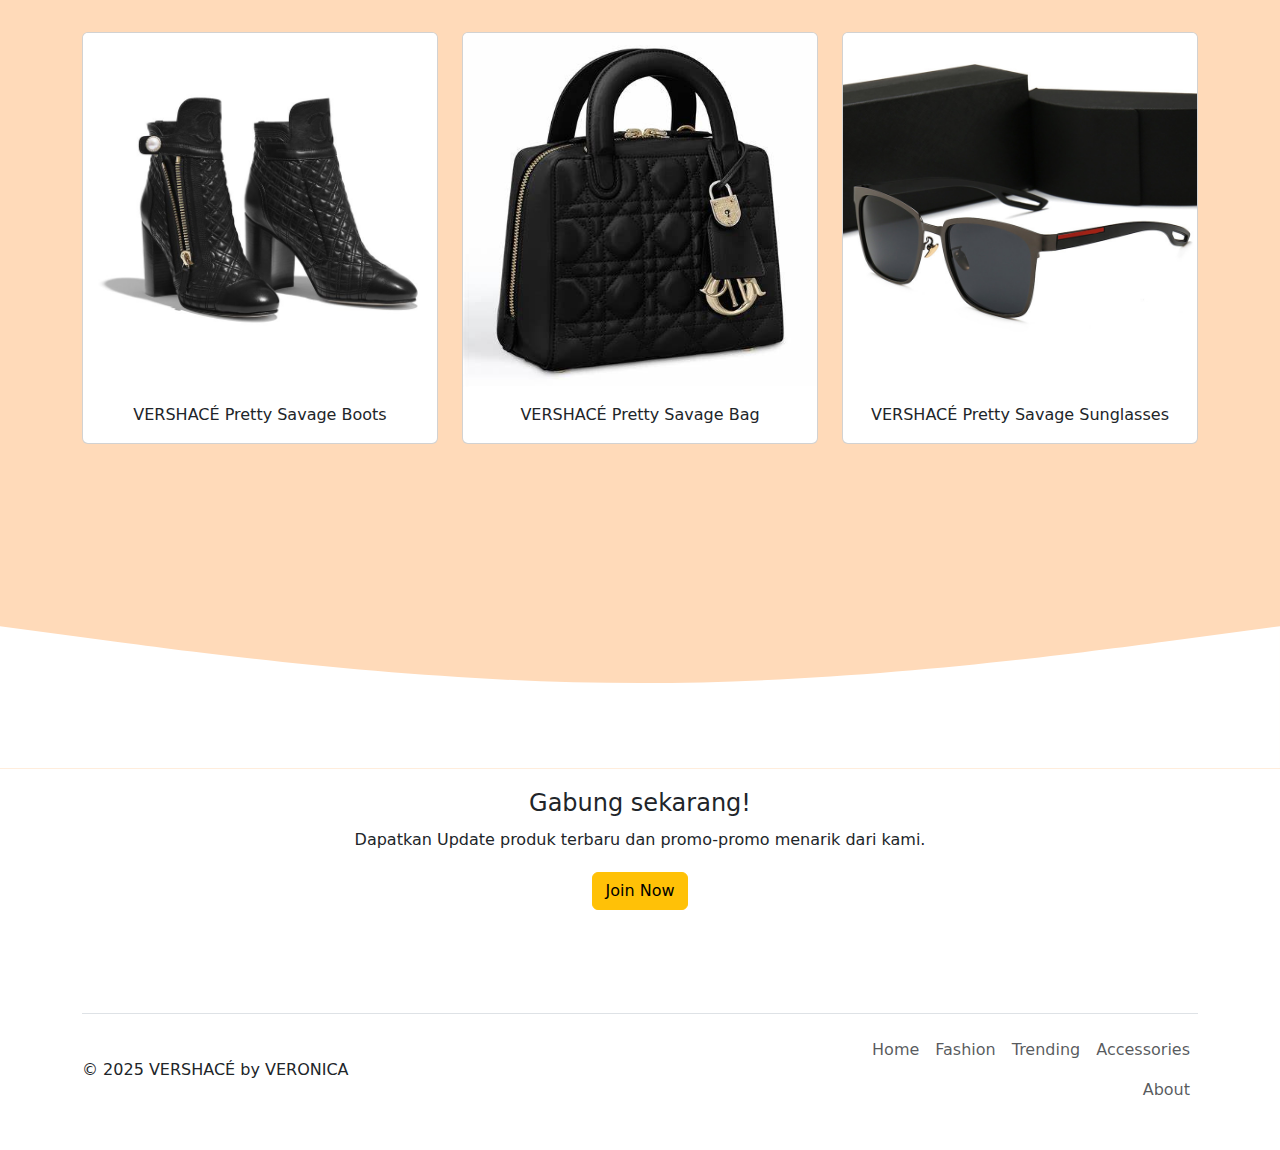
==== commit 3a37c9b4: "Update index.html" ====
--- a/index.html
+++ b/index.html
@@ -74,7 +74,6 @@
           </div>
       </div>
       <svg xmlns="http://www.w3.org/2000/svg" viewBox="0 0 1440 320"><path fill="#ffdab9" fill-opacity="1" d="M0,192L48,176C96,160,192,128,288,138.7C384,149,480,203,576,224C672,245,768,235,864,197.3C960,160,1056,96,1152,90.7C1248,85,1344,139,1392,165.3L1440,192L1440,320L1392,320C1344,320,1248,320,1152,320C1056,320,960,320,864,320C768,320,672,320,576,320C480,320,384,320,288,320C192,320,96,320,48,320L0,320Z"></path></svg>
-      </svg>
     </section>
     <!-- End Content 1 -->
 
@@ -113,7 +112,7 @@
         </div>
       </div>
     </div>
-    <svg xmlns="http://www.w3.org/2000/svg" viewBox="0 0 1440 320"><path fill="#ffffff" fill-opacity="1" d="M0,160L120,176C240,192,480,224,720,224C960,224,1200,192,1320,176L1440,160L1440,320L1320,320C1200,320,960,320,720,320C480,320,240,320,120,320L0,320Z"></path></svg>
+      <svg xmlns="http://www.w3.org/2000/svg" viewBox="0 0 1440 320"><path fill="#ffffff" fill-opacity="1" d="M0,160L120,176C240,192,480,224,720,224C960,224,1200,192,1320,176L1440,160L1440,320L1320,320C1200,320,960,320,720,320C480,320,240,320,120,320L0,320Z"></path></svg>
     </section>
     <!-- End Content 2 -->
 
--- a/style.css
+++ b/style.css
@@ -55,11 +55,13 @@
 }
 .jumbotron {
   margin-top: 100px;
+  padding-bottom: 0rem;
 }
 
 .jumbotron2 {
   padding-top: 2rem;
   background-color: #ffdab9;
+  padding-bottom: 0rem;
 }
 .jumbotron2 .display-4  {
   margin-top: 20px;
